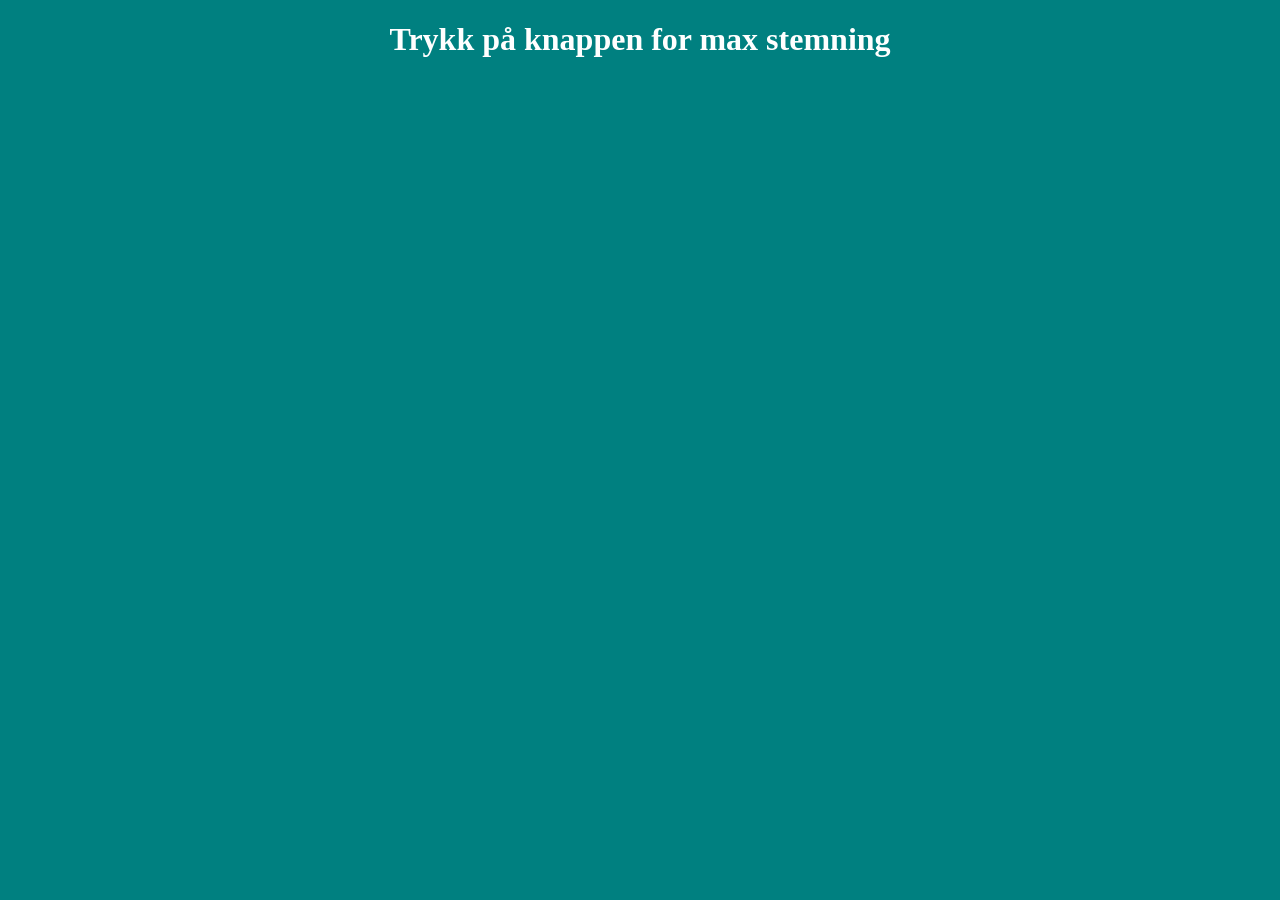
==== index.html @ 494d37af "Flytte filer" ====
<!DOCTYPE html>
<html lang="en">
    <head>
        <meta charset="UTF-8">
        <meta http-equiv="X-UA-Compatible" content="IE=edge">
        <meta name="viewport" content="width=device-width, initial-scale=1.0">
        <title>Document</title>
        <style>
            body{
                background-color: teal;
                text-align: center;
                color: white;
            }

            div{
                margin: 5px auto;
            }
        </style>
    </head>
    <body>
        <audio id="kraegz" src="kraegz.mp3"></audio>

        <h1>Trykk på knappen for max stemning</h1>
        <div>
            <a onclick="document.getElementById('kraegz').play();">
                <img src="../../Kapittel 2/Bilder/amogos.jpg" alt="">
            </a>
        </div>
    </body>
</html>
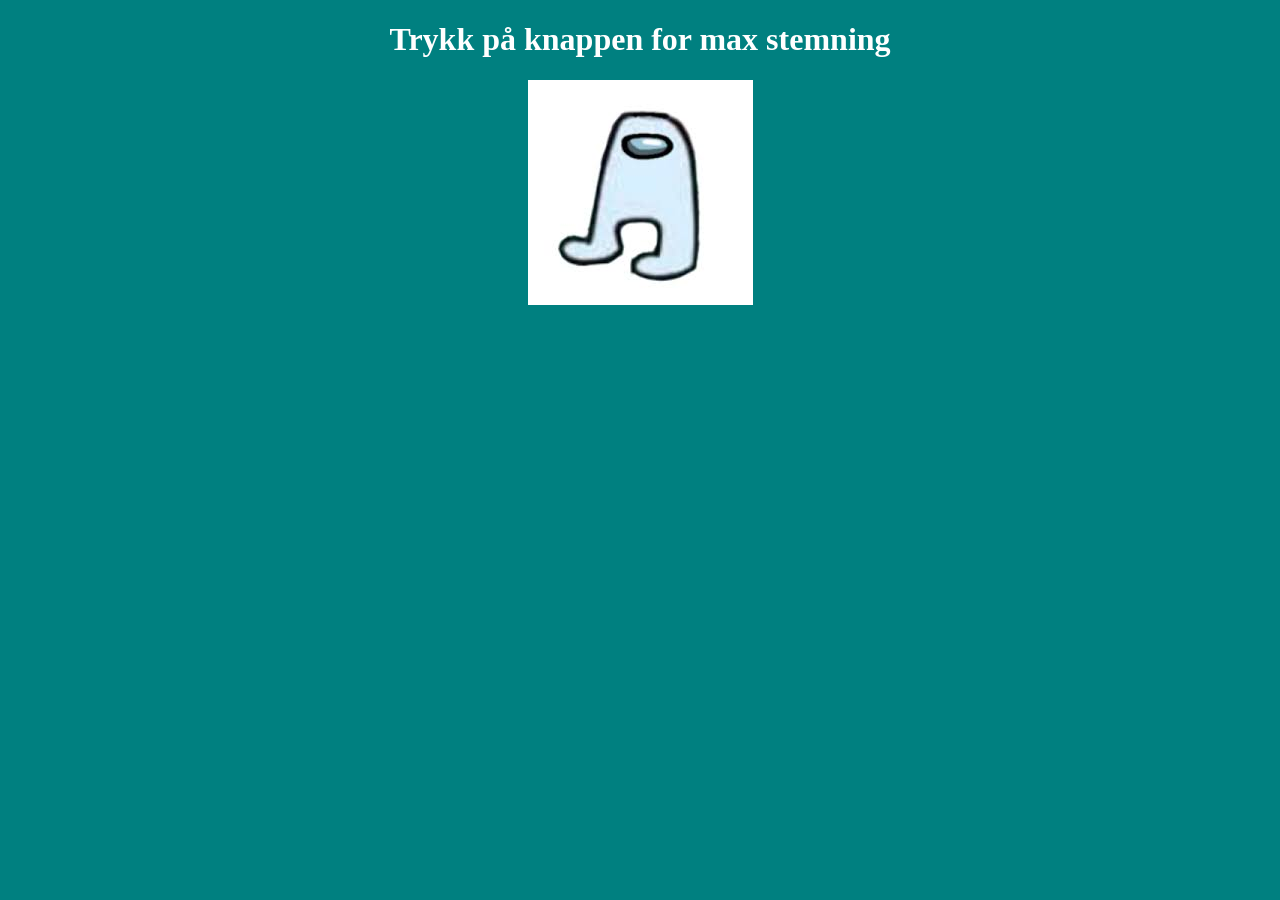
==== commit d1659593: "Amogos" ====
--- a/index.html
+++ b/index.html
@@ -23,7 +23,7 @@
         <h1>Trykk på knappen for max stemning</h1>
         <div>
             <a onclick="document.getElementById('kraegz').play();">
-                <img src="../../Kapittel 2/Bilder/amogos.jpg" alt="">
+                <img src="amogos.jpg" alt="">
             </a>
         </div>
     </body>
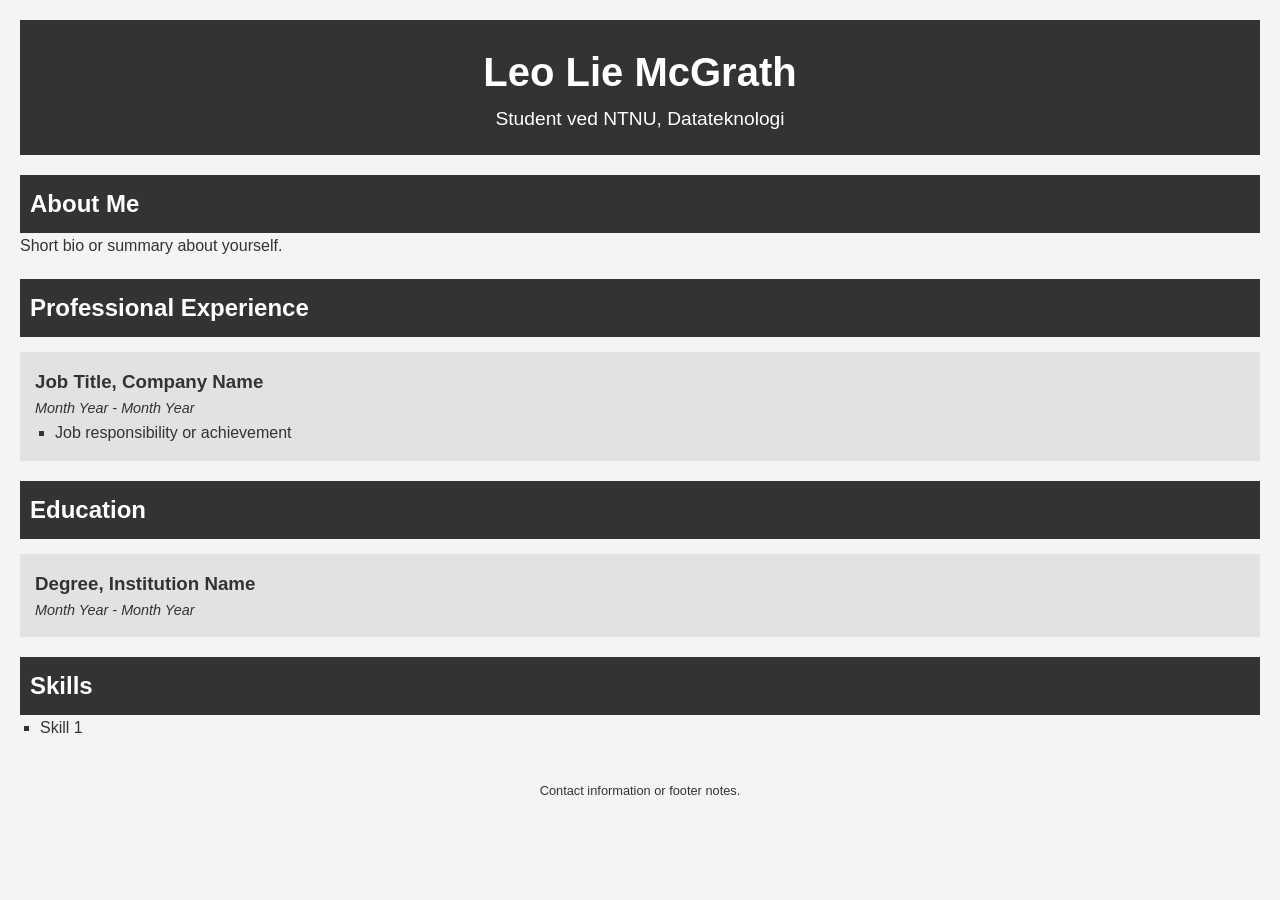
==== commit 15588195: "Første Commit med template" ====
--- a/index.html
+++ b/index.html
@@ -1,30 +1,49 @@
 <!DOCTYPE html>
 <html lang="en">
-    <head>
-        <meta charset="UTF-8">
-        <meta http-equiv="X-UA-Compatible" content="IE=edge">
-        <meta name="viewport" content="width=device-width, initial-scale=1.0">
-        <title>Document</title>
-        <style>
-            body{
-                background-color: teal;
-                text-align: center;
-                color: white;
-            }
-
-            div{
-                margin: 5px auto;
-            }
-        </style>
-    </head>
-    <body>
-        <audio id="kraegz" src="kraegz.mp3"></audio>
-
-        <h1>Trykk på knappen for max stemning</h1>
-        <div>
-            <a onclick="document.getElementById('kraegz').play();">
-                <img src="amogos.jpg" alt="">
-            </a>
+<head>
+    <meta charset="UTF-8">
+    <meta name="viewport" content="width=device-width, initial-scale=1.0">
+    <title>Your Name - Curriculum Vitae</title>
+    <link rel="stylesheet" href="styles.css">
+</head>
+<body>
+    <header>
+        <h1>Leo Lie McGrath</h1>
+        <p>Student ved NTNU, Datateknologi</p>
+    </header>
+    <section class="about">
+        <h2>About Me</h2>
+        <p>Short bio or summary about yourself.</p>
+    </section>
+    <section class="experience">
+        <h2>Professional Experience</h2>
+        <!-- Repeat for each job -->
+        <div class="job">
+            <h3>Job Title, Company Name</h3>
+            <p class="job-duration">Month Year - Month Year</p>
+            <ul>
+                <li>Job responsibility or achievement</li>
+                <!-- Repeat for each responsibility or achievement -->
+            </ul>
         </div>
-    </body>
-</html>+    </section>
+    <section class="education">
+        <h2>Education</h2>
+        <!-- Repeat for each degree -->
+        <div class="degree">
+            <h3>Degree, Institution Name</h3>
+            <p class="degree-duration">Month Year - Month Year</p>
+        </div>
+    </section>
+    <section class="skills">
+        <h2>Skills</h2>
+        <ul>
+            <li>Skill 1</li>
+            <!-- Repeat for each skill -->
+        </ul>
+    </section>
+    <footer>
+        <p>Contact information or footer notes.</p>
+    </footer>
+</body>
+</html>
--- a/styles.css
+++ b/styles.css
@@ -0,0 +1,68 @@
+/* Basic Reset */
+* {
+    margin: 0;
+    padding: 0;
+    box-sizing: border-box;
+}
+
+body {
+    font-family: 'Arial', sans-serif;
+    line-height: 1.6;
+    color: #333;
+    background-color: #f4f4f4;
+    padding: 20px;
+}
+
+header {
+    background: #333;
+    color: white;
+    padding: 20px 0;
+    text-align: center;
+}
+
+header h1 {
+    margin: 0;
+    font-size: 2.5rem;
+}
+
+header p {
+    margin: 0;
+    font-size: 1.2rem;
+}
+
+section {
+    margin: 20px 0;
+}
+
+h2 {
+    background-color: #333;
+    color: white;
+    padding: 10px;
+    font-size: 1.5rem;
+}
+
+.job, .degree {
+    background-color: #e2e2e2;
+    padding: 15px;
+    margin: 15px 0;
+}
+
+.job h3, .degree h3 {
+    margin-top: 0;
+}
+
+.job-duration, .degree-duration {
+    font-style: italic;
+    font-size: 0.9rem;
+}
+
+.skills ul, .job ul {
+    list-style-type: square;
+    margin-left: 20px;
+}
+
+footer {
+    text-align: center;
+    padding: 20px 0;
+    font-size: 0.8rem;
+}
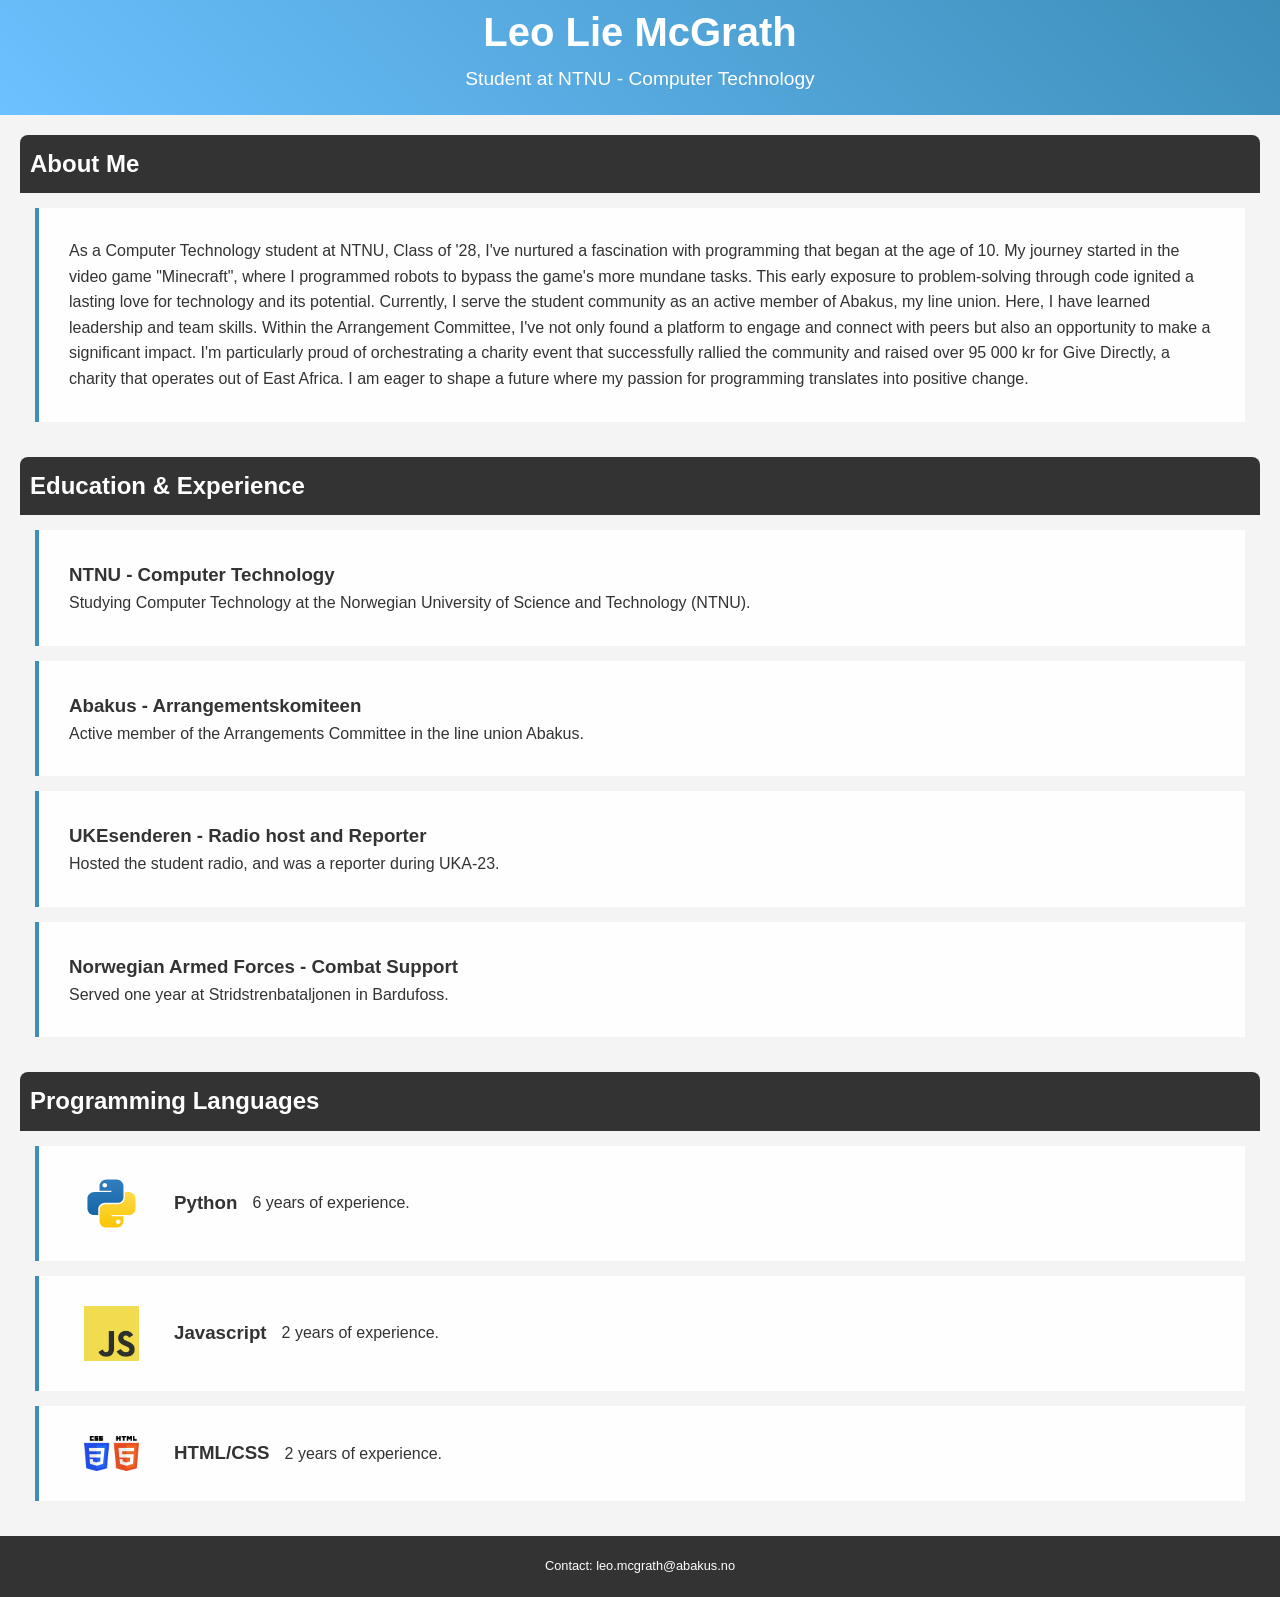
==== commit 8babde05: "Oppdatert CSS, Laget fine divver" ====
--- a/index.html
+++ b/index.html
@@ -9,41 +9,74 @@
 <body>
     <header>
         <h1>Leo Lie McGrath</h1>
-        <p>Student ved NTNU, Datateknologi</p>
+        <p>Student at NTNU - Computer Technology</p>
     </header>
+
+
+
     <section class="about">
         <h2>About Me</h2>
-        <p>Short bio or summary about yourself.</p>
-    </section>
-    <section class="experience">
-        <h2>Professional Experience</h2>
-        <!-- Repeat for each job -->
-        <div class="job">
-            <h3>Job Title, Company Name</h3>
-            <p class="job-duration">Month Year - Month Year</p>
-            <ul>
-                <li>Job responsibility or achievement</li>
-                <!-- Repeat for each responsibility or achievement -->
-            </ul>
+        <div id="biodiv">
+            <p id="bio">
+                As a Computer Technology student at NTNU, Class of '28, I've nurtured a fascination with programming that began at the age of 10. My journey started in the video game "Minecraft", where I programmed robots to bypass the game's more mundane tasks. This early exposure to problem-solving through code ignited a lasting love for technology and its potential.
+    
+                Currently, I serve the student community as an active member of Abakus, my line union. Here, I have learned leadership and team skills. Within the Arrangement Committee, I've not only found a platform to engage and connect with peers but also an opportunity to make a significant impact. I'm particularly proud of orchestrating a charity event that successfully rallied the community and raised over 95 000 kr for Give Directly, a charity that operates out of East Africa.
+                
+                I am eager to shape a future where my passion for programming translates into positive change.
+            </p>
         </div>
     </section>
-    <section class="education">
-        <h2>Education</h2>
-        <!-- Repeat for each degree -->
-        <div class="degree">
-            <h3>Degree, Institution Name</h3>
-            <p class="degree-duration">Month Year - Month Year</p>
+
+    <section class="experience">
+        <h2>Education & Experience</h2>
+
+        <div class="info">
+            <h3>NTNU - Computer Technology</h3>
+            <p>Studying Computer Technology at the Norwegian University of Science and Technology (NTNU).</p>
         </div>
+
+        <div class="info">
+            <h3>Abakus - Arrangementskomiteen</h3>
+            <p>Active member of the Arrangements Committee in the line union Abakus.</p>
+        </div>
+
+        <div class="info">
+            <h3>UKEsenderen - Radio host and Reporter</h3>
+            <p>Hosted the student radio, and was a reporter during UKA-23.</p>
+        </div>
+
+        <div class="info">
+            <h3>Norwegian Armed Forces - Combat Support</h3>
+            <p>Served one year at Stridstrenbataljonen in Bardufoss.</p>
+        </div>
+
     </section>
-    <section class="skills">
-        <h2>Skills</h2>
-        <ul>
-            <li>Skill 1</li>
-            <!-- Repeat for each skill -->
-        </ul>
+
+    <section class="experience">
+        <h2>Programming Languages</h2>
+
+        <div class="info-languages">
+            <img src="images/python.svg" alt="Python" class="info-image">
+            <h3>Python</h3>
+            <p>6 years of experience.</p>
+        </div>
+
+        <div class="info-languages">
+            <img src="images/JavaScript-logo.png" alt="JS" class="info-image">
+            <h3>Javascript</h3>
+            <p>2 years of experience.</p>
+        </div>
+
+        <div class="info-languages">
+            <img src="images/htmlcss.png" alt="JS" class="info-image">
+            <h3>HTML/CSS</h3>
+            <p>2 years of experience.</p>
+        </div>
+        
     </section>
+
     <footer>
-        <p>Contact information or footer notes.</p>
+        <p>Contact: leo.mcgrath@abakus.no</p>
     </footer>
 </body>
 </html>
--- a/styles.css
+++ b/styles.css
@@ -10,13 +10,13 @@
     line-height: 1.6;
     color: #333;
     background-color: #f4f4f4;
-    padding: 20px;
+    padding: 0px;
 }
 
 header {
-    background: #333;
+    background: linear-gradient(45deg, #6CC1FF, #3D8EB9);
     color: white;
-    padding: 20px 0;
+    padding-bottom: 20px;
     text-align: center;
 }
 
@@ -31,7 +31,9 @@
 }
 
 section {
-    margin: 20px 0;
+    margin: 20px;
+    border-radius: 8px;
+    overflow: hidden;
 }
 
 h2 {
@@ -41,28 +43,103 @@
     font-size: 1.5rem;
 }
 
-.job, .degree {
-    background-color: #e2e2e2;
-    padding: 15px;
-    margin: 15px 0;
+.info {
+    background-color: rgba(255, 255, 255, 0.9);
+    padding: 30px;
+    margin: 15px;
+    border-left: 4px solid #3D8EB9;
+    transition: transform 0.2s ease, box-shadow 0.2s ease;
 }
 
-.job h3, .degree h3 {
+.info:hover {
+    transform: translateY(-2px); /* Slight lift effect on hover */
+    box-shadow: 0 6px 12px rgba(0, 0, 0, 0.15); /* Enhanced shadow on hover */
+}
+
+.info2:hover {
+    transform: translateY(-2px); /* Slight lift effect on hover */
+    box-shadow: 0 6px 12px rgba(0, 0, 0, 0.15); /* Enhanced shadow on hover */
+}
+
+.info-languages {
+    background-color: rgba(255, 255, 255, 0.9);
+    padding: 30px;
+    margin: 15px;
+    border-left: 4px solid #3D8EB9;
+    display: flex;
+    align-items: center;
+    justify-content: flex-start;
+    transition: transform 0.2s ease, box-shadow 0.2s ease;
+}
+
+.info-languages * {
+    padding-left: 15px;
+}
+
+.info-image {
+    margin-top: 0px;
+    width: 70px;
+    height: auto;
+    margin-right: 20px;
+    object-fit: cover;
+    flex-shrink: 0;
+}
+
+.info h3 {
     margin-top: 0;
 }
 
-.job-duration, .degree-duration {
-    font-style: italic;
-    font-size: 0.9rem;
+button {
+    background-color: #3D8EB9;
+    color: white;
+    padding: 10px 20px;
+    border: none;
+    border-radius: 5px;
+    cursor: pointer;
+    margin-top: 20px;
 }
 
-.skills ul, .job ul {
-    list-style-type: square;
-    margin-left: 20px;
+button:hover {
+    background-color: #6CC1FF;
+}
+
+img {
+    max-width: 100%;
+    height: auto;
+    display: block;
+    margin-top: 20px;
+}
+
+#bio {
+    border-color: #3D8EB9;
+}
+
+#biodiv {
+    padding: 30px;
+    margin: 0 auto;
+    background-color: rgba(255, 255, 255, 0.9);
+    padding: 30px;
+    margin: 15px;
+    border-left: 4px solid #3D8EB9;
 }
 
 footer {
     text-align: center;
     padding: 20px 0;
     font-size: 0.8rem;
+    background: #333;
+    color: white;
 }
+
+
+@media (max-width: 768px) {
+    .info {
+        flex-direction: column; /* Stack image and text on smaller screens */
+        align-items: flex-start; /* Align to the start on smaller screens */
+    }
+
+    .info-image {
+        margin-right: 0;
+        margin-bottom: 10px; /* Space between image and text on smaller screens */
+    }
+}
